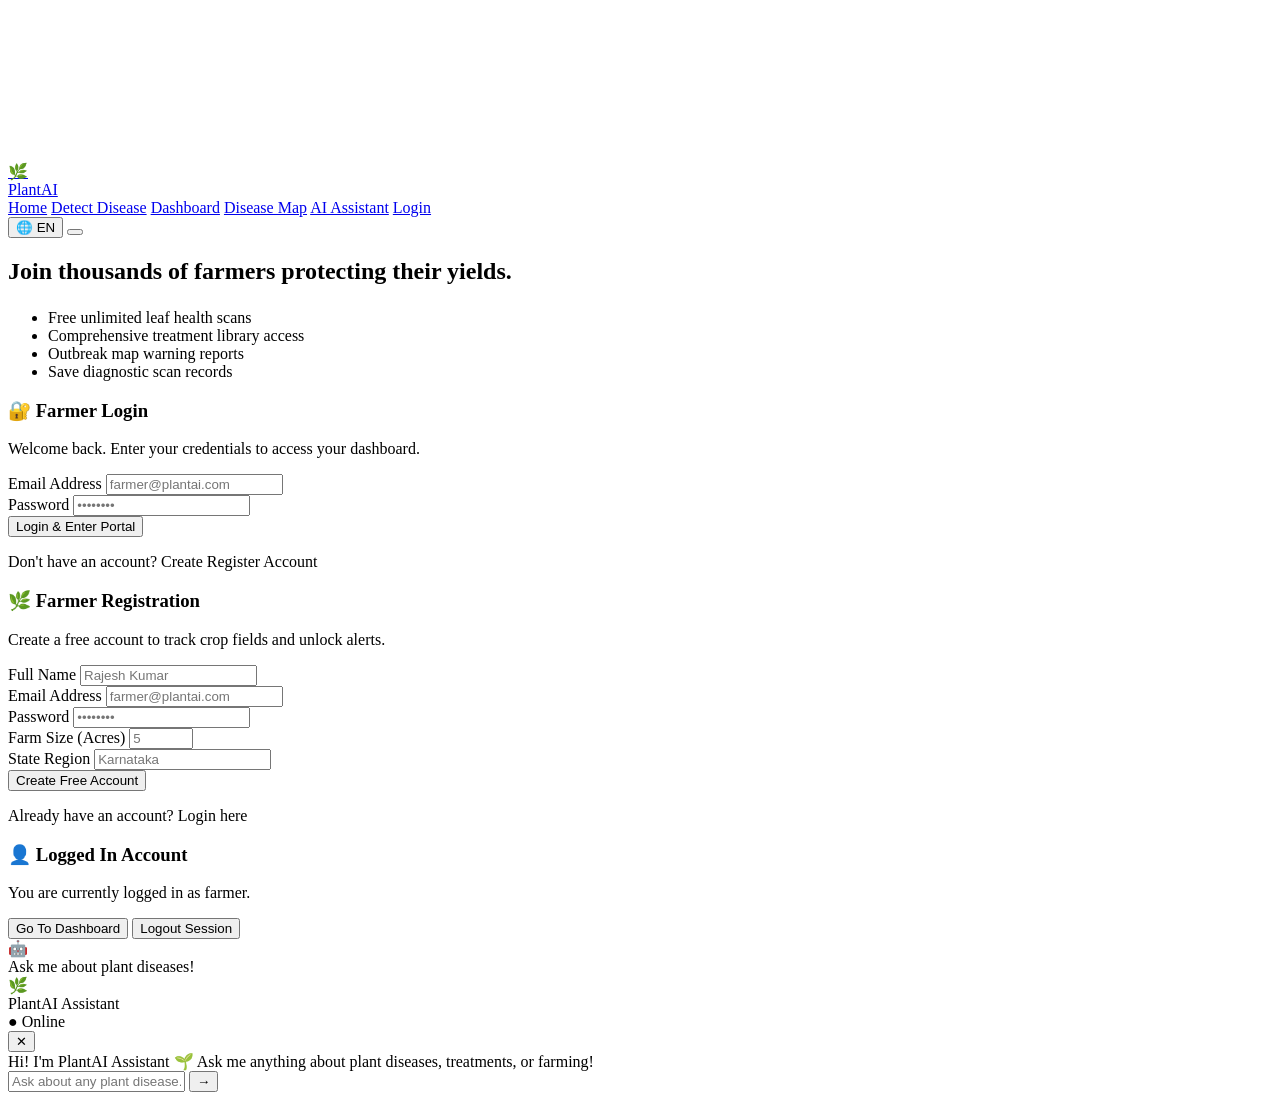
==== auth.html @ 03753c2b "Add files via upload" ====
<!DOCTYPE html>
<html lang="en">
<head>
  <meta charset="UTF-8" />
  <meta name="viewport" content="width=device-width, initial-scale=1.0" />
  <title>PlantAI - Portal Login & Farmer Registration</title>
  <link rel="preconnect" href="https://fonts.googleapis.com" />
  <link rel="preconnect" href="https://fonts.gstatic.com" crossorigin />
  <link href="https://fonts.googleapis.com/css2?family=Inter:wght@300;400;500;600;700;800;900&family=Space+Grotesk:wght@400;500;600;700&display=swap" rel="stylesheet" />
  <link rel="stylesheet" href="css/main.css" />
  <link rel="stylesheet" href="css/auth.css" />
</head>
<body>

<canvas id="particleCanvas" class="particle-bg"></canvas>

<!-- ===== NAVBAR ===== -->
<nav class="navbar scrolled" id="navbar">
  <div class="nav-container">
    <a href="index.html" class="nav-brand">
      <div class="brand-icon">🌿</div>
      <span class="brand-name">Plant<span class="brand-accent">AI</span></span>
    </a>
    <div class="nav-links" id="navLinks">
      <a href="index.html" class="nav-link">Home</a>
      <a href="detect.html" class="nav-link">Detect Disease</a>
      <a href="dashboard.html" class="nav-link">Dashboard</a>
      <a href="map.html" class="nav-link">Disease Map</a>
      <a href="chatbot.html" class="nav-link">AI Assistant</a>
      <a href="auth.html" class="nav-link nav-btn-login active" id="authNavBtn">Login</a>
    </div>
    <div class="nav-actions">
      <button class="lang-toggle" id="langToggle">🌐 EN</button>
      <button class="hamburger" id="hamburger" aria-label="Menu">
        <span></span><span></span><span></span>
      </button>
    </div>
  </div>
</nav>

<div class="auth-wrapper">
  <div class="auth-container glass">
    
    <!-- Left graphic panel -->
    <div class="auth-graphic">
      <div class="graphic-content">
        <h2>Join thousands of farmers protecting their yields.</h2>
        <ul class="bullet-list" style="margin-top: 1.5rem;">
          <li>Free unlimited leaf health scans</li>
          <li>Comprehensive treatment library access</li>
          <li>Outbreak map warning reports</li>
          <li>Save diagnostic scan records</li>
        </ul>
      </div>
    </div>

    <!-- Right form panels -->
    <div class="auth-form-panel">
      
      <!-- LOGIN TAB -->
      <div class="auth-form-block" id="loginBlock">
        <h3>🔐 Farmer Login</h3>
        <p class="auth-subtitle">Welcome back. Enter your credentials to access your dashboard.</p>
        
        <form class="auth-form" id="loginForm">
          <div class="form-group">
            <label>Email Address</label>
            <input type="email" id="loginEmail" required placeholder="farmer@plantai.com" />
          </div>
          <div class="form-group">
            <label>Password</label>
            <input type="password" id="loginPassword" required placeholder="••••••••" />
          </div>
          <button type="submit" class="btn-primary auth-submit-btn">Login & Enter Portal</button>
        </form>

        <p class="auth-toggle-msg">
          Don't have an account? <span id="toRegister">Create Register Account</span>
        </p>
      </div>

      <!-- REGISTER TAB -->
      <div class="auth-form-block hidden" id="registerBlock">
        <h3>🌿 Farmer Registration</h3>
        <p class="auth-subtitle">Create a free account to track crop fields and unlock alerts.</p>
        
        <form class="auth-form" id="registerForm">
          <div class="form-group">
            <label>Full Name</label>
            <input type="text" id="regName" required placeholder="Rajesh Kumar" />
          </div>
          <div class="form-group">
            <label>Email Address</label>
            <input type="email" id="regEmail" required placeholder="farmer@plantai.com" />
          </div>
          <div class="form-group">
            <label>Password</label>
            <input type="password" id="regPassword" required placeholder="••••••••" />
          </div>
          <div class="form-row">
            <div class="form-group">
              <label>Farm Size (Acres)</label>
              <input type="number" id="regFarmSize" min="1" max="1000" placeholder="5" />
            </div>
            <div class="form-group">
              <label>State Region</label>
              <input type="text" id="regState" required placeholder="Karnataka" />
            </div>
          </div>
          <button type="submit" class="btn-primary auth-submit-btn">Create Free Account</button>
        </form>

        <p class="auth-toggle-msg">
          Already have an account? <span id="toLogin">Login here</span>
        </p>
      </div>

      <!-- LOGGED IN VIEW STATE -->
      <div class="auth-form-block hidden" id="logoutBlock">
        <h3>👤 Logged In Account</h3>
        <p class="auth-subtitle" id="loggedInLabel">You are currently logged in as farmer.</p>
        <div class="logged-actions">
          <button class="btn-primary" onclick="window.location.href='dashboard.html'">Go To Dashboard</button>
          <button class="btn-secondary" id="btnLogout">Logout Session</button>
        </div>
      </div>

    </div>

  </div>
</div>

<!-- Toast Notifications Container -->
<div id="toastContainer" class="toast-container"></div>

<!-- Chatbot Widget -->
<div class="chatbot-widget" id="chatbotWidget">
  <div class="chatbot-bubble" id="chatbotBubble">
    <span>🤖</span>
    <div class="chatbot-tooltip">Ask me about plant diseases!</div>
  </div>
  <div class="chatbot-panel" id="chatbotPanel">
    <div class="chatbot-header">
      <div class="chatbot-avatar">🌿</div>
      <div>
        <div class="chatbot-title">PlantAI Assistant</div>
        <div class="chatbot-status">● Online</div>
      </div>
      <button class="chatbot-close" id="chatbotClose">✕</button>
    </div>
    <div class="chatbot-messages" id="chatbotMessages">
      <div class="chat-msg bot">
        <div class="chat-bubble">Hi! I'm PlantAI Assistant 🌱 Ask me anything about plant diseases, treatments, or farming!</div>
      </div>
    </div>
    <div class="chatbot-input-area">
      <input type="text" id="chatInput" class="chat-input" placeholder="Ask about any plant disease..." />
      <button class="chat-send" id="chatSend">→</button>
    </div>
  </div>
</div>

<script src="js/data.js"></script>
<script src="js/particles.js"></script>
<script src="js/lang.js"></script>
<script src="js/chatbot.js"></script>
<script src="js/auth.js"></script>
</body>
</html>
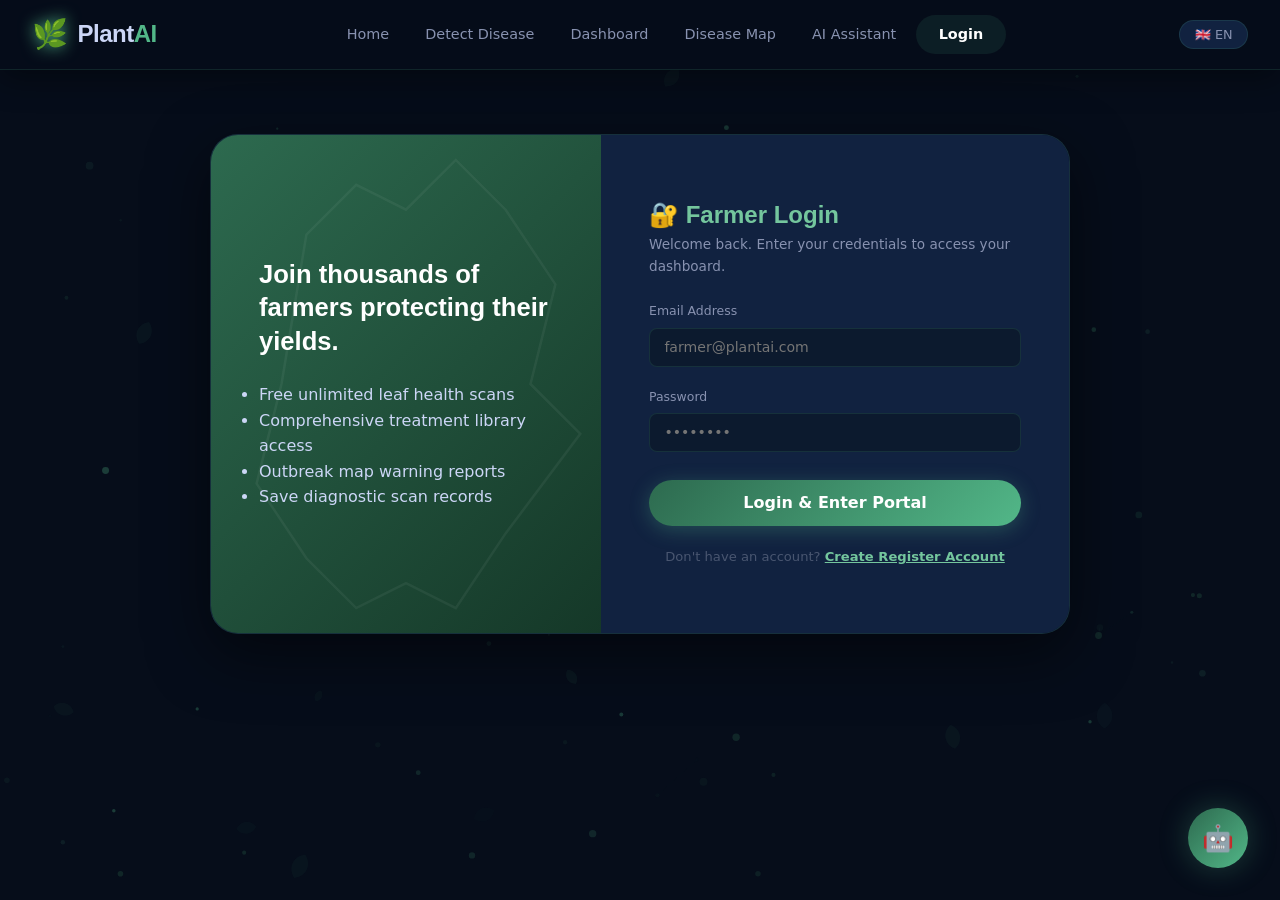
==== commit f49ae409: "Add files via upload" ====
--- a/auth.html
+++ b/auth.html
@@ -7,8 +7,8 @@
   <link rel="preconnect" href="https://fonts.googleapis.com" />
   <link rel="preconnect" href="https://fonts.gstatic.com" crossorigin />
   <link href="https://fonts.googleapis.com/css2?family=Inter:wght@300;400;500;600;700;800;900&family=Space+Grotesk:wght@400;500;600;700&display=swap" rel="stylesheet" />
-  <link rel="stylesheet" href="css/main.css" />
-  <link rel="stylesheet" href="css/auth.css" />
+  <link rel="stylesheet" href="main.css" />
+  <link rel="stylesheet" href="auth.css" />
 </head>
 <body>
 
@@ -160,10 +160,10 @@
   </div>
 </div>
 
-<script src="js/data.js"></script>
-<script src="js/particles.js"></script>
-<script src="js/lang.js"></script>
-<script src="js/chatbot.js"></script>
-<script src="js/auth.js"></script>
+<script src="data.js"></script>
+<script src="particles.js"></script>
+<script src="lang.js"></script>
+<script src="chatbot.js"></script>
+<script src="auth.js"></script>
 </body>
 </html>
--- a/main.css
+++ b/main.css
@@ -0,0 +1,1280 @@
+/* ================================================
+   PlantAI - Main Stylesheet
+   Design System: Dark Agricultural Theme
+   ================================================ */
+
+/* ── CSS Variables ── */
+:root {
+  --primary: #52b788;
+  --primary-dark: #2d6a4f;
+  --primary-light: #74c69d;
+  --accent: #40916c;
+  --warning: #f4a261;
+  --danger: #e63946;
+  --success: #52b788;
+  --info: #4fc3f7;
+
+  --bg-base: #060d1a;
+  --bg-surface: #0c1a2e;
+  --bg-card: #112240;
+  --bg-card-hover: #1a2f52;
+  --bg-elevated: #172b4d;
+
+  --text-primary: #ccd6f6;
+  --text-secondary: #8892b0;
+  --text-accent: #52b788;
+  --text-muted: #495670;
+
+  --border: rgba(82, 183, 136, 0.15);
+  --border-hover: rgba(82, 183, 136, 0.4);
+  --glow: rgba(82, 183, 136, 0.2);
+  --glow-strong: rgba(82, 183, 136, 0.4);
+
+  --radius-sm: 8px;
+  --radius-md: 14px;
+  --radius-lg: 20px;
+  --radius-xl: 28px;
+  --radius-full: 9999px;
+
+  --shadow-sm: 0 2px 8px rgba(0,0,0,0.3);
+  --shadow-md: 0 8px 32px rgba(0,0,0,0.4);
+  --shadow-lg: 0 20px 60px rgba(0,0,0,0.5);
+  --shadow-glow: 0 0 30px rgba(82, 183, 136, 0.3);
+
+  --transition: 0.3s cubic-bezier(0.4, 0, 0.2, 1);
+  --transition-slow: 0.6s cubic-bezier(0.4, 0, 0.2, 1);
+
+  --font-primary: 'Inter', system-ui, sans-serif;
+  --font-display: 'Space Grotesk', 'Inter', sans-serif;
+
+  --navbar-h: 70px;
+}
+
+/* ── Reset & Base ── */
+*, *::before, *::after { box-sizing: border-box; margin: 0; padding: 0; }
+
+html { scroll-behavior: smooth; font-size: 16px; }
+
+body {
+  font-family: var(--font-primary);
+  background: var(--bg-base);
+  color: var(--text-primary);
+  min-height: 100vh;
+  overflow-x: hidden;
+  line-height: 1.6;
+}
+
+/* ── Scrollbar ── */
+::-webkit-scrollbar { width: 6px; }
+::-webkit-scrollbar-track { background: var(--bg-surface); }
+::-webkit-scrollbar-thumb { background: var(--primary-dark); border-radius: 3px; }
+::-webkit-scrollbar-thumb:hover { background: var(--primary); }
+
+/* ── Typography ── */
+h1, h2, h3, h4, h5 { font-family: var(--font-display); font-weight: 700; line-height: 1.2; }
+a { color: inherit; text-decoration: none; }
+img { max-width: 100%; height: auto; }
+button { cursor: pointer; border: none; background: none; font-family: inherit; }
+input, textarea, select { font-family: inherit; }
+
+/* ── Utility ── */
+.gradient-text {
+  background: linear-gradient(135deg, var(--primary) 0%, var(--primary-light) 50%, var(--info) 100%);
+  -webkit-background-clip: text;
+  -webkit-text-fill-color: transparent;
+  background-clip: text;
+}
+.glass {
+  background: rgba(17, 34, 64, 0.6);
+  backdrop-filter: blur(20px);
+  -webkit-backdrop-filter: blur(20px);
+  border: 1px solid var(--border);
+}
+.hidden { display: none !important; }
+.fade-in { animation: fadeIn 0.6s ease forwards; }
+@keyframes fadeIn { from { opacity:0; transform:translateY(20px); } to { opacity:1; transform:translateY(0); } }
+@keyframes pulse { 0%,100% { opacity:1; } 50% { opacity:0.5; } }
+@keyframes spin { to { transform: rotate(360deg); } }
+@keyframes scanMove { 0%,100% { top:0; } 50% { top:calc(100% - 3px); } }
+@keyframes float { 0%,100% { transform:translateY(0); } 50% { transform:translateY(-12px); } }
+@keyframes glow { 0%,100% { box-shadow: 0 0 20px var(--glow); } 50% { box-shadow: 0 0 40px var(--glow-strong); } }
+@keyframes shimmer { 0% { background-position:-200% 0; } 100% { background-position:200% 0; } }
+@keyframes slideIn { from { transform:translateX(100%); opacity:0; } to { transform:translateX(0); opacity:1; } }
+@keyframes numberCount { from { opacity:0; } to { opacity:1; } }
+
+/* ── Particles Background ── */
+.particle-bg {
+  position: fixed;
+  top: 0; left: 0;
+  width: 100%; height: 100%;
+  pointer-events: none;
+  z-index: 0;
+  opacity: 0.4;
+}
+
+/* ================================================
+   NAVBAR
+   ================================================ */
+.navbar {
+  position: fixed;
+  top: 0; left: 0; right: 0;
+  height: var(--navbar-h);
+  z-index: 1000;
+  transition: var(--transition);
+}
+.navbar.scrolled {
+  background: rgba(6, 13, 26, 0.95);
+  backdrop-filter: blur(20px);
+  border-bottom: 1px solid var(--border);
+  box-shadow: var(--shadow-md);
+}
+.nav-container {
+  max-width: 1280px;
+  margin: 0 auto;
+  padding: 0 2rem;
+  height: 100%;
+  display: flex;
+  align-items: center;
+  justify-content: space-between;
+  gap: 2rem;
+}
+.nav-brand {
+  display: flex;
+  align-items: center;
+  gap: 0.6rem;
+  text-decoration: none;
+  flex-shrink: 0;
+}
+.brand-icon {
+  font-size: 1.8rem;
+  filter: drop-shadow(0 0 8px var(--primary));
+  animation: float 3s ease-in-out infinite;
+}
+.brand-name {
+  font-family: var(--font-display);
+  font-size: 1.5rem;
+  font-weight: 800;
+  color: var(--text-primary);
+  letter-spacing: -0.5px;
+}
+.brand-accent { color: var(--primary); }
+
+.nav-links {
+  display: flex;
+  align-items: center;
+  gap: 0.25rem;
+  flex: 1;
+  justify-content: center;
+}
+.nav-link {
+  padding: 0.5rem 1rem;
+  border-radius: var(--radius-full);
+  color: var(--text-secondary);
+  font-size: 0.9rem;
+  font-weight: 500;
+  transition: var(--transition);
+  white-space: nowrap;
+}
+.nav-link:hover, .nav-link.active {
+  color: var(--primary);
+  background: rgba(82, 183, 136, 0.1);
+}
+.nav-btn-login {
+  background: linear-gradient(135deg, var(--primary-dark), var(--primary));
+  color: white !important;
+  font-weight: 600;
+  padding: 0.5rem 1.4rem;
+}
+.nav-btn-login:hover {
+  background: linear-gradient(135deg, var(--primary), var(--primary-light));
+  color: white !important;
+  transform: translateY(-1px);
+  box-shadow: var(--shadow-glow);
+}
+.nav-actions {
+  display: flex;
+  align-items: center;
+  gap: 0.75rem;
+  flex-shrink: 0;
+}
+.lang-toggle {
+  background: var(--bg-card);
+  border: 1px solid var(--border);
+  color: var(--text-secondary);
+  padding: 0.4rem 0.9rem;
+  border-radius: var(--radius-full);
+  font-size: 0.8rem;
+  font-weight: 500;
+  transition: var(--transition);
+}
+.lang-toggle:hover { border-color: var(--primary); color: var(--primary); }
+.hamburger {
+  display: none;
+  flex-direction: column;
+  gap: 5px;
+  padding: 8px;
+  background: var(--bg-card);
+  border-radius: var(--radius-sm);
+}
+.hamburger span {
+  width: 22px; height: 2px;
+  background: var(--text-primary);
+  border-radius: 2px;
+  transition: var(--transition);
+}
+.hamburger.open span:nth-child(1) { transform: rotate(45deg) translate(5px,5px); }
+.hamburger.open span:nth-child(2) { opacity:0; }
+.hamburger.open span:nth-child(3) { transform: rotate(-45deg) translate(5px,-5px); }
+
+/* ================================================
+   HERO SECTION
+   ================================================ */
+.hero {
+  min-height: 100vh;
+  display: flex;
+  align-items: center;
+  justify-content: space-between;
+  padding: calc(var(--navbar-h) + 3rem) 2rem 4rem;
+  max-width: 1280px;
+  margin: 0 auto;
+  gap: 4rem;
+  position: relative;
+  z-index: 1;
+}
+.hero-content { flex: 1; max-width: 600px; }
+
+.hero-badge {
+  display: inline-flex;
+  align-items: center;
+  gap: 0.6rem;
+  background: rgba(82, 183, 136, 0.1);
+  border: 1px solid rgba(82, 183, 136, 0.3);
+  border-radius: var(--radius-full);
+  padding: 0.4rem 1rem;
+  font-size: 0.82rem;
+  color: var(--primary);
+  font-weight: 500;
+  margin-bottom: 1.5rem;
+  animation: fadeIn 0.6s ease 0.1s both;
+}
+.badge-dot {
+  width: 8px; height: 8px;
+  background: var(--primary);
+  border-radius: 50%;
+  animation: pulse 2s infinite;
+}
+
+.hero-title {
+  font-size: clamp(2.5rem, 5vw, 4rem);
+  line-height: 1.1;
+  margin-bottom: 1.25rem;
+  animation: fadeIn 0.6s ease 0.2s both;
+}
+.hero-subtitle {
+  font-size: 1.1rem;
+  color: var(--text-secondary);
+  line-height: 1.7;
+  margin-bottom: 2rem;
+  animation: fadeIn 0.6s ease 0.3s both;
+}
+.hero-actions {
+  display: flex;
+  gap: 1rem;
+  flex-wrap: wrap;
+  margin-bottom: 3rem;
+  animation: fadeIn 0.6s ease 0.4s both;
+}
+.btn-primary {
+  display: inline-flex;
+  align-items: center;
+  gap: 0.5rem;
+  background: linear-gradient(135deg, var(--primary-dark) 0%, var(--primary) 100%);
+  color: white;
+  font-weight: 600;
+  font-size: 1rem;
+  padding: 0.85rem 2rem;
+  border-radius: var(--radius-full);
+  border: none;
+  cursor: pointer;
+  transition: var(--transition);
+  box-shadow: 0 4px 20px rgba(82, 183, 136, 0.3);
+  text-decoration: none;
+}
+.btn-primary:hover {
+  transform: translateY(-2px);
+  box-shadow: 0 8px 32px rgba(82, 183, 136, 0.5);
+  background: linear-gradient(135deg, var(--primary) 0%, var(--primary-light) 100%);
+}
+.btn-primary:active { transform: translateY(0); }
+.btn-primary.btn-large { font-size: 1.1rem; padding: 1rem 2.5rem; }
+
+.btn-secondary {
+  display: inline-flex;
+  align-items: center;
+  gap: 0.5rem;
+  background: rgba(82, 183, 136, 0.08);
+  color: var(--text-primary);
+  font-weight: 600;
+  font-size: 1rem;
+  padding: 0.85rem 2rem;
+  border-radius: var(--radius-full);
+  border: 1px solid var(--border);
+  cursor: pointer;
+  transition: var(--transition);
+}
+.btn-secondary:hover {
+  background: rgba(82, 183, 136, 0.15);
+  border-color: var(--primary);
+  color: var(--primary);
+}
+
+.hero-stats {
+  display: flex;
+  gap: 0;
+  background: var(--bg-card);
+  border: 1px solid var(--border);
+  border-radius: var(--radius-lg);
+  padding: 1.25rem 1.5rem;
+  animation: fadeIn 0.6s ease 0.5s both;
+}
+.stat-item {
+  flex: 1;
+  text-align: center;
+}
+.stat-number {
+  font-family: var(--font-display);
+  font-size: 1.6rem;
+  font-weight: 800;
+  color: var(--primary);
+}
+.stat-label {
+  font-size: 0.75rem;
+  color: var(--text-muted);
+  font-weight: 500;
+  margin-top: 0.2rem;
+}
+.stat-divider {
+  width: 1px;
+  background: var(--border);
+  margin: 0.25rem 0;
+}
+
+/* ── Hero Visual ── */
+.hero-visual {
+  flex: 1;
+  max-width: 460px;
+  position: relative;
+  animation: fadeIn 0.8s ease 0.3s both;
+  display: flex;
+  align-items: center;
+  justify-content: center;
+}
+.hero-phone-mockup {
+  width: 280px;
+  height: 480px;
+  background: linear-gradient(135deg, var(--bg-card), var(--bg-elevated));
+  border-radius: 36px;
+  border: 2px solid var(--border);
+  padding: 2rem 1.5rem;
+  box-shadow: var(--shadow-lg), var(--shadow-glow);
+  animation: float 4s ease-in-out infinite;
+  position: relative;
+  overflow: hidden;
+}
+.phone-screen {
+  width: 100%;
+  height: 100%;
+  background: var(--bg-surface);
+  border-radius: 24px;
+  overflow: hidden;
+  position: relative;
+  display: flex;
+  flex-direction: column;
+  justify-content: flex-end;
+  padding: 1rem;
+}
+.phone-screen::before {
+  content: '';
+  position: absolute;
+  inset: 0;
+  background: linear-gradient(180deg, transparent 40%, var(--bg-surface) 100%);
+  z-index: 1;
+}
+.scan-animation {
+  position: absolute;
+  inset: 0;
+  z-index: 2;
+  overflow: hidden;
+}
+.scan-line {
+  position: absolute;
+  left: 0; right: 0;
+  height: 3px;
+  background: linear-gradient(90deg, transparent, var(--primary), transparent);
+  animation: scanMove 2.5s ease-in-out infinite;
+  box-shadow: 0 0 20px var(--primary);
+}
+.phone-result {
+  position: relative;
+  z-index: 3;
+  background: rgba(17, 34, 64, 0.9);
+  border-radius: 12px;
+  padding: 0.75rem;
+  border: 1px solid var(--border);
+}
+.phone-result-chip {
+  font-size: 0.7rem;
+  color: var(--primary);
+  font-weight: 600;
+  margin-bottom: 0.5rem;
+  display: flex;
+  align-items: center;
+  gap: 0.3rem;
+}
+.phone-bars { display: flex; flex-direction: column; gap: 0.4rem; }
+.phone-bar {
+  display: flex;
+  justify-content: space-between;
+  align-items: center;
+  font-size: 0.65rem;
+  color: var(--text-secondary);
+  gap: 0.5rem;
+}
+.phone-bar::after {
+  content: '';
+  flex: 1;
+  height: 4px;
+  background: rgba(255,255,255,0.1);
+  border-radius: 2px;
+  position: relative;
+  order: -1;
+}
+.phone-bar span { color: var(--c); font-weight: 700; flex-shrink: 0; }
+
+.floating-card {
+  position: absolute;
+  background: var(--bg-card);
+  border: 1px solid var(--border);
+  border-radius: var(--radius-md);
+  padding: 0.75rem 1rem;
+  display: flex;
+  align-items: center;
+  gap: 0.75rem;
+  backdrop-filter: blur(10px);
+  box-shadow: var(--shadow-md);
+  min-width: 160px;
+  animation: float 3s ease-in-out infinite;
+}
+.floating-card.card-severity {
+  top: 10%;
+  right: -10%;
+  animation-delay: 0.5s;
+}
+.floating-card.card-treatment {
+  top: 45%;
+  left: -15%;
+  animation-delay: 1s;
+}
+.floating-card.card-pdf {
+  bottom: 10%;
+  right: -5%;
+  animation-delay: 1.5s;
+}
+.fc-icon { font-size: 1.5rem; flex-shrink: 0; }
+.fc-title { font-size: 0.7rem; color: var(--text-muted); font-weight: 500; }
+.fc-value { font-size: 0.85rem; font-weight: 700; color: var(--text-primary); }
+.fc-value.high { color: var(--warning); }
+
+/* ================================================
+   SECTIONS COMMON
+   ================================================ */
+.section-container {
+  max-width: 1280px;
+  margin: 0 auto;
+  padding: 5rem 2rem;
+}
+.section-header {
+  text-align: center;
+  margin-bottom: 3.5rem;
+}
+.section-tag {
+  display: inline-block;
+  background: rgba(82, 183, 136, 0.1);
+  border: 1px solid rgba(82, 183, 136, 0.25);
+  color: var(--primary);
+  font-size: 0.8rem;
+  font-weight: 600;
+  padding: 0.35rem 1rem;
+  border-radius: var(--radius-full);
+  text-transform: uppercase;
+  letter-spacing: 0.8px;
+  margin-bottom: 1rem;
+}
+.section-title {
+  font-size: clamp(2rem, 4vw, 3rem);
+  color: var(--text-primary);
+  margin-bottom: 1rem;
+}
+.section-subtitle {
+  font-size: 1.05rem;
+  color: var(--text-secondary);
+  max-width: 540px;
+  margin: 0 auto;
+}
+
+/* ================================================
+   FEATURES GRID
+   ================================================ */
+.features-section { position: relative; z-index: 1; }
+.features-grid {
+  display: grid;
+  grid-template-columns: repeat(auto-fill, minmax(280px, 1fr));
+  gap: 1.25rem;
+}
+.feature-card {
+  background: var(--bg-card);
+  border: 1px solid var(--border);
+  border-radius: var(--radius-lg);
+  padding: 1.75rem;
+  position: relative;
+  transition: var(--transition);
+  overflow: hidden;
+  opacity: 0;
+  transform: translateY(30px);
+}
+.feature-card.visible {
+  opacity: 1;
+  transform: translateY(0);
+}
+.feature-card::before {
+  content: '';
+  position: absolute;
+  top: 0; left: 0;
+  right: 0; height: 2px;
+  background: linear-gradient(90deg, transparent, var(--color, var(--primary)), transparent);
+  opacity: 0;
+  transition: var(--transition);
+}
+.feature-card:hover {
+  border-color: var(--border-hover);
+  background: var(--bg-card-hover);
+  transform: translateY(-4px);
+  box-shadow: var(--shadow-md);
+}
+.feature-card:hover::before { opacity: 1; }
+
+.feature-icon-wrap {
+  width: 52px; height: 52px;
+  background: rgba(var(--color-rgb, 82, 183, 136), 0.12);
+  border-radius: var(--radius-md);
+  display: flex;
+  align-items: center;
+  justify-content: center;
+  font-size: 1.6rem;
+  margin-bottom: 1rem;
+  border: 1px solid rgba(var(--color-rgb, 82, 183, 136), 0.2);
+}
+.feature-card h3 {
+  font-size: 1.05rem;
+  margin-bottom: 0.5rem;
+  color: var(--text-primary);
+}
+.feature-card p {
+  font-size: 0.88rem;
+  color: var(--text-secondary);
+  line-height: 1.6;
+  margin-bottom: 1rem;
+}
+.feature-tag {
+  display: inline-block;
+  font-size: 0.7rem;
+  font-weight: 600;
+  padding: 0.2rem 0.7rem;
+  border-radius: var(--radius-full);
+  background: rgba(82, 183, 136, 0.1);
+  color: var(--primary);
+  border: 1px solid var(--border);
+  text-transform: uppercase;
+  letter-spacing: 0.5px;
+}
+
+/* ================================================
+   WORKFLOW STEPS
+   ================================================ */
+.workflow-section { position: relative; z-index: 1; }
+.workflow-steps {
+  display: flex;
+  align-items: flex-start;
+  gap: 0;
+  flex-wrap: wrap;
+  justify-content: center;
+}
+.workflow-step {
+  flex: 1;
+  min-width: 160px;
+  max-width: 220px;
+  text-align: center;
+  padding: 2rem 1rem;
+  position: relative;
+  opacity: 0;
+  transform: translateY(20px);
+  transition: var(--transition-slow);
+}
+.workflow-step.visible { opacity: 1; transform: translateY(0); }
+.step-number {
+  font-size: 0.7rem;
+  font-weight: 700;
+  color: var(--text-muted);
+  letter-spacing: 2px;
+  margin-bottom: 1rem;
+}
+.step-icon {
+  font-size: 2.5rem;
+  margin-bottom: 1rem;
+  display: block;
+  filter: drop-shadow(0 0 8px var(--glow));
+}
+.workflow-step h3 { font-size: 1rem; margin-bottom: 0.5rem; }
+.workflow-step p { font-size: 0.82rem; color: var(--text-secondary); }
+.step-arrow {
+  position: absolute;
+  right: -12px;
+  top: 50%;
+  transform: translateY(-50%);
+  font-size: 1.4rem;
+  color: var(--primary);
+  opacity: 0.5;
+}
+
+/* ================================================
+   DISEASE SHOWCASE
+   ================================================ */
+.disease-showcase { position: relative; z-index: 1; }
+.disease-tabs {
+  display: flex;
+  gap: 0.5rem;
+  flex-wrap: wrap;
+  justify-content: center;
+  margin-bottom: 2rem;
+}
+.disease-tab {
+  padding: 0.5rem 1.25rem;
+  border-radius: var(--radius-full);
+  border: 1px solid var(--border);
+  background: transparent;
+  color: var(--text-secondary);
+  font-size: 0.88rem;
+  font-weight: 500;
+  cursor: pointer;
+  transition: var(--transition);
+}
+.disease-tab.active, .disease-tab:hover {
+  background: rgba(82, 183, 136, 0.15);
+  border-color: var(--primary);
+  color: var(--primary);
+}
+.disease-cards {
+  display: grid;
+  grid-template-columns: repeat(auto-fill, minmax(200px, 1fr));
+  gap: 1rem;
+}
+.disease-card {
+  background: var(--bg-card);
+  border: 1px solid var(--border);
+  border-radius: var(--radius-md);
+  padding: 1.25rem;
+  display: flex;
+  align-items: center;
+  gap: 0.75rem;
+  transition: var(--transition);
+  cursor: pointer;
+}
+.disease-card:hover {
+  border-color: var(--primary);
+  background: var(--bg-card-hover);
+  transform: translateX(4px);
+}
+.disease-card-icon { font-size: 1.5rem; flex-shrink: 0; }
+.disease-card-info { flex: 1; min-width: 0; }
+.disease-card-name {
+  font-size: 0.85rem;
+  font-weight: 600;
+  color: var(--text-primary);
+  white-space: nowrap;
+  overflow: hidden;
+  text-overflow: ellipsis;
+}
+.disease-card-crop {
+  font-size: 0.72rem;
+  color: var(--text-muted);
+  margin-top: 0.2rem;
+}
+.disease-card-acc {
+  font-size: 0.8rem;
+  font-weight: 700;
+  color: var(--primary);
+  flex-shrink: 0;
+}
+
+/* ================================================
+   TESTIMONIALS
+   ================================================ */
+.testimonials-section { position: relative; z-index: 1; }
+.testimonials-grid {
+  display: grid;
+  grid-template-columns: repeat(auto-fit, minmax(280px, 1fr));
+  gap: 1.5rem;
+}
+.testimonial-card {
+  background: var(--bg-card);
+  border: 1px solid var(--border);
+  border-radius: var(--radius-lg);
+  padding: 2rem;
+  transition: var(--transition);
+}
+.testimonial-card:hover {
+  border-color: var(--border-hover);
+  transform: translateY(-4px);
+  box-shadow: var(--shadow-md);
+}
+.testimonial-card.featured {
+  border-color: var(--primary);
+  background: linear-gradient(135deg, var(--bg-card), rgba(82, 183, 136, 0.05));
+  box-shadow: 0 0 30px rgba(82, 183, 136, 0.15);
+}
+.t-stars { color: #ffd700; font-size: 1rem; margin-bottom: 1rem; }
+.t-text {
+  font-size: 0.93rem;
+  color: var(--text-secondary);
+  line-height: 1.7;
+  margin-bottom: 1.5rem;
+  font-style: italic;
+}
+.t-author { display: flex; align-items: center; gap: 0.75rem; }
+.t-avatar {
+  width: 42px; height: 42px;
+  background: linear-gradient(135deg, var(--primary-dark), var(--primary));
+  border-radius: 50%;
+  display: flex;
+  align-items: center;
+  justify-content: center;
+  font-weight: 700;
+  font-size: 0.85rem;
+  color: white;
+  flex-shrink: 0;
+}
+.t-name { font-weight: 600; font-size: 0.9rem; }
+.t-role { font-size: 0.75rem; color: var(--text-muted); }
+
+/* ================================================
+   CTA SECTION
+   ================================================ */
+.cta-section {
+  position: relative;
+  z-index: 1;
+  margin: 2rem;
+  border-radius: var(--radius-xl);
+  background: linear-gradient(135deg, var(--primary-dark) 0%, #1a4a36 50%, var(--primary-dark) 100%);
+  padding: 4rem 3rem;
+  text-align: center;
+  overflow: hidden;
+  border: 1px solid rgba(82, 183, 136, 0.3);
+}
+.cta-decoration {
+  position: absolute;
+  top: -50%; right: -10%;
+  width: 400px; height: 400px;
+  background: radial-gradient(circle, rgba(82,183,136,0.15) 0%, transparent 70%);
+  pointer-events: none;
+}
+.cta-badge {
+  display: inline-block;
+  background: rgba(255,255,255,0.1);
+  border: 1px solid rgba(255,255,255,0.2);
+  border-radius: var(--radius-full);
+  padding: 0.35rem 1rem;
+  font-size: 0.8rem;
+  font-weight: 600;
+  color: rgba(255,255,255,0.8);
+  margin-bottom: 1.25rem;
+}
+.cta-title {
+  font-size: clamp(1.8rem, 4vw, 2.8rem);
+  color: white;
+  margin-bottom: 1rem;
+}
+.cta-subtitle {
+  font-size: 1.05rem;
+  color: rgba(255,255,255,0.7);
+  margin-bottom: 2rem;
+  max-width: 500px;
+  margin-left: auto;
+  margin-right: auto;
+}
+.cta-section .btn-primary {
+  background: white;
+  color: var(--primary-dark);
+  font-size: 1.05rem;
+}
+.cta-section .btn-primary:hover {
+  background: rgba(255,255,255,0.9);
+  box-shadow: 0 8px 32px rgba(0,0,0,0.2);
+}
+
+/* ================================================
+   FOOTER
+   ================================================ */
+.footer {
+  position: relative;
+  z-index: 1;
+  border-top: 1px solid var(--border);
+  padding: 4rem 2rem 2rem;
+  margin-top: 2rem;
+}
+.footer-container {
+  max-width: 1280px;
+  margin: 0 auto;
+  display: grid;
+  grid-template-columns: 1.5fr 1fr;
+  gap: 3rem;
+  margin-bottom: 3rem;
+}
+.footer-brand p {
+  font-size: 0.88rem;
+  color: var(--text-muted);
+  margin: 1rem 0 1.5rem;
+  max-width: 320px;
+  line-height: 1.7;
+}
+.footer-social { display: flex; gap: 0.75rem; }
+.social-link {
+  width: 36px; height: 36px;
+  background: var(--bg-card);
+  border: 1px solid var(--border);
+  border-radius: 50%;
+  display: flex;
+  align-items: center;
+  justify-content: center;
+  font-size: 0.85rem;
+  font-weight: 700;
+  color: var(--text-secondary);
+  transition: var(--transition);
+}
+.social-link:hover { border-color: var(--primary); color: var(--primary); }
+.footer-links { display: grid; grid-template-columns: repeat(3, 1fr); gap: 2rem; }
+.footer-col h4 { font-size: 0.85rem; font-weight: 700; margin-bottom: 1rem; color: var(--text-primary); text-transform: uppercase; letter-spacing: 0.5px; }
+.footer-col a { display: block; font-size: 0.85rem; color: var(--text-muted); margin-bottom: 0.6rem; transition: var(--transition); }
+.footer-col a:hover { color: var(--primary); transform: translateX(4px); }
+.footer-bottom {
+  max-width: 1280px;
+  margin: 0 auto;
+  padding-top: 1.5rem;
+  border-top: 1px solid var(--border);
+  display: flex;
+  flex-direction: column;
+  gap: 0.25rem;
+}
+.footer-bottom p { font-size: 0.78rem; color: var(--text-muted); }
+
+/* ================================================
+   MODALS
+   ================================================ */
+.modal-overlay {
+  position: fixed;
+  inset: 0;
+  background: rgba(0,0,0,0.7);
+  backdrop-filter: blur(8px);
+  z-index: 2000;
+  display: flex;
+  align-items: center;
+  justify-content: center;
+  padding: 1rem;
+  opacity: 0;
+  pointer-events: none;
+  transition: var(--transition);
+}
+.modal-overlay.open {
+  opacity: 1;
+  pointer-events: all;
+}
+.modal-card {
+  background: var(--bg-elevated);
+  border: 1px solid var(--border);
+  border-radius: var(--radius-xl);
+  padding: 2rem;
+  width: 100%;
+  max-width: 420px;
+  box-shadow: var(--shadow-lg);
+  animation: fadeIn 0.3s ease;
+}
+.modal-large { max-width: 560px; }
+.modal-header {
+  display: flex;
+  align-items: center;
+  justify-content: space-between;
+  margin-bottom: 1.5rem;
+}
+.modal-header h3 { font-size: 1.2rem; }
+.modal-close {
+  width: 32px; height: 32px;
+  background: var(--bg-card);
+  border-radius: 50%;
+  border: 1px solid var(--border);
+  color: var(--text-secondary);
+  font-size: 0.9rem;
+  display: flex;
+  align-items: center;
+  justify-content: center;
+  transition: var(--transition);
+}
+.modal-close:hover { border-color: var(--danger); color: var(--danger); }
+.lang-options { display: grid; grid-template-columns: 1fr 1fr; gap: 0.75rem; }
+.lang-option {
+  padding: 1rem;
+  background: var(--bg-card);
+  border: 1px solid var(--border);
+  border-radius: var(--radius-md);
+  color: var(--text-primary);
+  font-size: 0.9rem;
+  font-weight: 500;
+  cursor: pointer;
+  transition: var(--transition);
+  text-align: center;
+}
+.lang-option:hover, .lang-option.active {
+  border-color: var(--primary);
+  color: var(--primary);
+  background: rgba(82, 183, 136, 0.1);
+}
+
+/* ── Demo Modal ── */
+.demo-steps { display: flex; flex-direction: column; gap: 1rem; }
+.demo-step {
+  background: var(--bg-card);
+  border: 1px solid var(--border);
+  border-radius: var(--radius-md);
+  padding: 1rem 1.25rem;
+  display: flex;
+  align-items: center;
+  gap: 1rem;
+  opacity: 0.4;
+  transition: var(--transition);
+}
+.demo-step.active { opacity: 1; border-color: var(--primary); }
+.demo-step-icon { font-size: 1.5rem; flex-shrink: 0; }
+.demo-step p { font-size: 0.9rem; color: var(--text-secondary); }
+.demo-step p strong { color: var(--text-primary); }
+.demo-progress {
+  height: 4px;
+  background: var(--bg-surface);
+  border-radius: 2px;
+  margin-top: 0.5rem;
+  overflow: hidden;
+}
+.demo-progress::after {
+  content: '';
+  display: block;
+  height: 100%;
+  background: linear-gradient(90deg, var(--primary), var(--primary-light));
+  animation: progress-anim 2s ease forwards;
+  border-radius: 2px;
+}
+@keyframes progress-anim { from { width:0; } to { width:100%; } }
+.demo-result-mini { margin-top: 0.5rem; }
+.severity-badge {
+  display: inline-flex;
+  align-items: center;
+  gap: 0.4rem;
+  padding: 0.3rem 0.8rem;
+  border-radius: var(--radius-full);
+  font-size: 0.78rem;
+  font-weight: 700;
+}
+.severity-badge.high { background: rgba(244, 162, 97, 0.15); color: var(--warning); border: 1px solid rgba(244, 162, 97, 0.3); }
+.severity-badge.critical { background: rgba(230, 57, 70, 0.15); color: var(--danger); border: 1px solid rgba(230, 57, 70, 0.3); }
+.severity-badge.medium { background: rgba(255, 240, 100, 0.15); color: #ffd700; border: 1px solid rgba(255, 240, 100, 0.3); }
+.severity-badge.low { background: rgba(82, 183, 136, 0.15); color: var(--primary); border: 1px solid rgba(82, 183, 136, 0.3); }
+
+/* ================================================
+   CHATBOT WIDGET
+   ================================================ */
+.chatbot-widget {
+  position: fixed;
+  bottom: 2rem;
+  right: 2rem;
+  z-index: 1500;
+}
+.chatbot-bubble {
+  width: 60px; height: 60px;
+  background: linear-gradient(135deg, var(--primary-dark), var(--primary));
+  border-radius: 50%;
+  display: flex;
+  align-items: center;
+  justify-content: center;
+  font-size: 1.6rem;
+  cursor: pointer;
+  box-shadow: var(--shadow-glow);
+  transition: var(--transition);
+  position: relative;
+  animation: glow 3s infinite;
+}
+.chatbot-bubble:hover { transform: scale(1.1); }
+.chatbot-tooltip {
+  position: absolute;
+  right: 70px;
+  white-space: nowrap;
+  background: var(--bg-elevated);
+  border: 1px solid var(--border);
+  border-radius: var(--radius-md);
+  padding: 0.4rem 0.9rem;
+  font-size: 0.78rem;
+  color: var(--text-primary);
+  pointer-events: none;
+  opacity: 0;
+  transform: translateX(10px);
+  transition: var(--transition);
+}
+.chatbot-bubble:hover .chatbot-tooltip { opacity: 1; transform: translateX(0); }
+
+.chatbot-panel {
+  position: absolute;
+  bottom: 75px;
+  right: 0;
+  width: 340px;
+  background: var(--bg-elevated);
+  border: 1px solid var(--border);
+  border-radius: var(--radius-xl);
+  box-shadow: var(--shadow-lg);
+  overflow: hidden;
+  opacity: 0;
+  transform: scale(0.9) translateY(20px);
+  pointer-events: none;
+  transform-origin: bottom right;
+  transition: var(--transition);
+}
+.chatbot-panel.open {
+  opacity: 1;
+  transform: scale(1) translateY(0);
+  pointer-events: all;
+}
+.chatbot-header {
+  background: linear-gradient(135deg, var(--primary-dark), var(--primary));
+  padding: 1rem 1.25rem;
+  display: flex;
+  align-items: center;
+  gap: 0.75rem;
+}
+.chatbot-avatar {
+  width: 36px; height: 36px;
+  background: rgba(255,255,255,0.2);
+  border-radius: 50%;
+  display: flex;
+  align-items: center;
+  justify-content: center;
+  font-size: 1.1rem;
+}
+.chatbot-title { font-weight: 700; font-size: 0.92rem; color: white; }
+.chatbot-status { font-size: 0.72rem; color: rgba(255,255,255,0.7); }
+.chatbot-close {
+  margin-left: auto;
+  background: rgba(255,255,255,0.1);
+  border-radius: 50%;
+  width: 28px; height: 28px;
+  display: flex;
+  align-items: center;
+  justify-content: center;
+  color: white;
+  font-size: 0.9rem;
+  transition: var(--transition);
+}
+.chatbot-close:hover { background: rgba(255,255,255,0.2); }
+
+.chatbot-messages {
+  height: 260px;
+  overflow-y: auto;
+  padding: 1rem;
+  display: flex;
+  flex-direction: column;
+  gap: 0.75rem;
+}
+.chat-msg { display: flex; }
+.chat-msg.user { justify-content: flex-end; }
+.chat-bubble {
+  max-width: 80%;
+  padding: 0.6rem 0.9rem;
+  border-radius: 16px;
+  font-size: 0.82rem;
+  line-height: 1.5;
+}
+.chat-msg.bot .chat-bubble {
+  background: var(--bg-card);
+  border: 1px solid var(--border);
+  color: var(--text-primary);
+  border-bottom-left-radius: 4px;
+}
+.chat-msg.user .chat-bubble {
+  background: linear-gradient(135deg, var(--primary-dark), var(--primary));
+  color: white;
+  border-bottom-right-radius: 4px;
+}
+.chat-suggestions {
+  padding: 0 1rem 0.75rem;
+  display: flex;
+  gap: 0.5rem;
+  flex-wrap: wrap;
+}
+.chat-suggest {
+  background: rgba(82, 183, 136, 0.08);
+  border: 1px solid var(--border);
+  border-radius: var(--radius-full);
+  padding: 0.3rem 0.75rem;
+  font-size: 0.72rem;
+  color: var(--primary);
+  cursor: pointer;
+  transition: var(--transition);
+}
+.chat-suggest:hover { background: rgba(82, 183, 136, 0.2); }
+.chatbot-input-area {
+  display: flex;
+  gap: 0.5rem;
+  padding: 0.75rem 1rem;
+  border-top: 1px solid var(--border);
+  background: var(--bg-card);
+}
+.chat-input {
+  flex: 1;
+  background: var(--bg-surface);
+  border: 1px solid var(--border);
+  border-radius: var(--radius-full);
+  padding: 0.5rem 1rem;
+  color: var(--text-primary);
+  font-size: 0.82rem;
+  outline: none;
+  transition: var(--transition);
+}
+.chat-input:focus { border-color: var(--primary); }
+.chat-send, .chat-voice {
+  width: 34px; height: 34px;
+  background: var(--primary);
+  border-radius: 50%;
+  color: white;
+  display: flex;
+  align-items: center;
+  justify-content: center;
+  font-size: 0.85rem;
+  flex-shrink: 0;
+  transition: var(--transition);
+}
+.chat-send:hover { background: var(--primary-light); }
+.chat-voice { background: var(--bg-elevated); border: 1px solid var(--border); color: var(--text-secondary); }
+.chat-voice:hover { border-color: var(--primary); color: var(--primary); }
+.chat-voice.recording { background: var(--danger); color: white; animation: pulse 1s infinite; }
+
+/* ── Typing indicator ── */
+.typing-dots {
+  display: flex;
+  gap: 4px;
+  padding: 0.6rem 0.9rem;
+  background: var(--bg-card);
+  border: 1px solid var(--border);
+  border-radius: 16px;
+  border-bottom-left-radius: 4px;
+  width: fit-content;
+}
+.typing-dots span {
+  width: 6px; height: 6px;
+  background: var(--text-muted);
+  border-radius: 50%;
+  animation: typingDot 1.2s infinite;
+}
+.typing-dots span:nth-child(2) { animation-delay: 0.2s; }
+.typing-dots span:nth-child(3) { animation-delay: 0.4s; }
+@keyframes typingDot { 0%,100% { transform:translateY(0); opacity:0.4; } 50% { transform:translateY(-4px); opacity:1; } }
+
+/* ================================================
+   LOADING / SKELETON
+   ================================================ */
+.skeleton {
+  background: linear-gradient(90deg, var(--bg-card) 25%, var(--bg-elevated) 50%, var(--bg-card) 75%);
+  background-size: 200% 100%;
+  animation: shimmer 1.5s infinite;
+  border-radius: var(--radius-sm);
+}
+
+/* ================================================
+   TOAST NOTIFICATIONS
+   ================================================ */
+.toast-container {
+  position: fixed;
+  top: calc(var(--navbar-h) + 1rem);
+  right: 1rem;
+  z-index: 3000;
+  display: flex;
+  flex-direction: column;
+  gap: 0.5rem;
+}
+.toast {
+  background: var(--bg-elevated);
+  border: 1px solid var(--border);
+  border-radius: var(--radius-md);
+  padding: 0.75rem 1.25rem;
+  display: flex;
+  align-items: center;
+  gap: 0.75rem;
+  min-width: 260px;
+  box-shadow: var(--shadow-md);
+  animation: slideIn 0.3s ease;
+  font-size: 0.88rem;
+}
+.toast.success { border-left: 3px solid var(--success); }
+.toast.error { border-left: 3px solid var(--danger); }
+.toast.warning { border-left: 3px solid var(--warning); }
+.toast.info { border-left: 3px solid var(--info); }
+
+/* ================================================
+   RESPONSIVE
+   ================================================ */
+@media (max-width: 1024px) {
+  .hero { flex-direction: column; text-align: center; padding-top: calc(var(--navbar-h) + 2rem); gap: 3rem; }
+  .hero-content { max-width: 100%; }
+  .hero-actions { justify-content: center; }
+  .hero-stats { flex-wrap: wrap; gap: 0; }
+  .stat-item { min-width: 100px; }
+  .hero-visual { max-width: 340px; }
+  .floating-card.card-treatment { left: -5%; }
+  .footer-container { grid-template-columns: 1fr; }
+  .footer-links { grid-template-columns: repeat(3,1fr); }
+}
+
+@media (max-width: 768px) {
+  .hamburger { display: flex; }
+  .nav-links {
+    display: none;
+    position: fixed;
+    top: var(--navbar-h);
+    left: 0; right: 0;
+    background: rgba(6,13,26,0.98);
+    backdrop-filter: blur(20px);
+    flex-direction: column;
+    padding: 2rem;
+    gap: 0.5rem;
+    border-bottom: 1px solid var(--border);
+  }
+  .nav-links.open { display: flex; }
+  .nav-link { width: 100%; text-align: center; padding: 0.75rem; }
+  .features-grid { grid-template-columns: 1fr; }
+  .workflow-steps { flex-direction: column; align-items: center; }
+  .step-arrow { display: none; }
+  .testimonials-grid { grid-template-columns: 1fr; }
+  .disease-cards { grid-template-columns: 1fr 1fr; }
+  .footer-links { grid-template-columns: 1fr 1fr; }
+  .chatbot-panel { width: 300px; right: -60px; }
+}
+
+@media (max-width: 480px) {
+  .hero-stats { flex-direction: column; gap: 1rem; }
+  .stat-divider { display: none; }
+  .disease-cards { grid-template-columns: 1fr; }
+  .footer-links { grid-template-columns: 1fr; }
+  .cta-section { margin: 1rem; padding: 3rem 1.5rem; }
+}
--- a/auth.css
+++ b/auth.css
@@ -0,0 +1,164 @@
+/* ================================================
+   PlantAI - Authentication Styles
+   ================================================ */
+
+.auth-wrapper {
+  min-height: calc(100vh - var(--navbar-h) - 100px);
+  padding: calc(var(--navbar-h) + 2rem) 2rem 4rem;
+  display: flex;
+  align-items: center;
+  justify-content: center;
+  position: relative;
+  z-index: 1;
+}
+
+.auth-container {
+  max-width: 860px;
+  width: 100%;
+  display: grid;
+  grid-template-columns: 1fr 1.2fr;
+  border-radius: var(--radius-xl);
+  overflow: hidden;
+  box-shadow: var(--shadow-lg);
+  min-height: 500px;
+}
+
+/* ── Graphic Panel (Left) ── */
+.auth-graphic {
+  background: linear-gradient(135deg, var(--primary-dark) 0%, #153828 100%);
+  padding: 3rem;
+  display: flex;
+  align-items: center;
+  position: relative;
+}
+
+.auth-graphic::before {
+  content: '';
+  position: absolute;
+  inset: 0;
+  background-image: url("data:image/svg+xml,%3Csvg xmlns='http://www.w3.org/2000/svg' viewBox='0 0 100 100' opacity='0.05'%3E%3Cpath d='M30 20 L40 10 L50 15 L60 5 L70 15 L80 30 L75 50 L85 60 L70 80 L60 95 L50 90 L40 95 L30 85 L20 70 L25 50 Z' fill='none' stroke='%23ffffff' stroke-width='0.5'/%3E%3C/svg%3E");
+  background-size: cover;
+  background-position: center;
+}
+
+.graphic-content {
+  position: relative;
+  z-index: 2;
+}
+
+.graphic-content h2 {
+  font-size: 1.6rem;
+  color: white;
+  line-height: 1.3;
+}
+
+/* ── Form Panel (Right) ── */
+.auth-form-panel {
+  background: var(--bg-card);
+  padding: 3rem;
+  display: flex;
+  align-items: center;
+}
+
+.auth-form-block {
+  width: 100%;
+  animation: fadeIn 0.4s ease;
+}
+
+.auth-form-block h3 {
+  font-size: 1.5rem;
+  color: var(--primary-light);
+  margin-bottom: 0.25rem;
+}
+
+.auth-subtitle {
+  font-size: 0.85rem;
+  color: var(--text-secondary);
+  margin-bottom: 1.5rem;
+}
+
+.auth-form {
+  display: flex;
+  flex-direction: column;
+  gap: 1.25rem;
+}
+
+.form-group {
+  display: flex;
+  flex-direction: column;
+  gap: 0.4rem;
+}
+
+.form-row {
+  display: grid;
+  grid-template-columns: 1fr 1.2fr;
+  gap: 1rem;
+}
+
+.form-group label {
+  font-size: 0.78rem;
+  color: var(--text-secondary);
+  font-weight: 500;
+}
+
+.form-group input {
+  background: var(--bg-surface);
+  border: 1px solid var(--border);
+  color: var(--text-primary);
+  padding: 0.65rem 0.9rem;
+  border-radius: var(--radius-sm);
+  outline: none;
+  font-size: 0.88rem;
+  transition: var(--transition);
+}
+
+.form-group input:focus {
+  border-color: var(--primary);
+  box-shadow: 0 0 10px var(--glow);
+}
+
+.auth-submit-btn {
+  margin-top: 0.5rem;
+  width: 100%;
+  justify-content: center;
+}
+
+.auth-toggle-msg {
+  margin-top: 1.25rem;
+  font-size: 0.82rem;
+  color: var(--text-muted);
+  text-align: center;
+}
+
+.auth-toggle-msg span {
+  color: var(--primary-light);
+  font-weight: 600;
+  cursor: pointer;
+  text-decoration: underline;
+}
+
+/* Logged view */
+.logged-actions {
+  display: flex;
+  flex-direction: column;
+  gap: 0.75rem;
+  margin-top: 1.5rem;
+}
+
+.logged-actions button {
+  width: 100%;
+  justify-content: center;
+}
+
+/* Responsive */
+@media (max-width: 768px) {
+  .auth-container {
+    grid-template-columns: 1fr;
+  }
+  .auth-graphic {
+    display: none;
+  }
+  .auth-form-panel {
+    padding: 2.5rem;
+  }
+}
